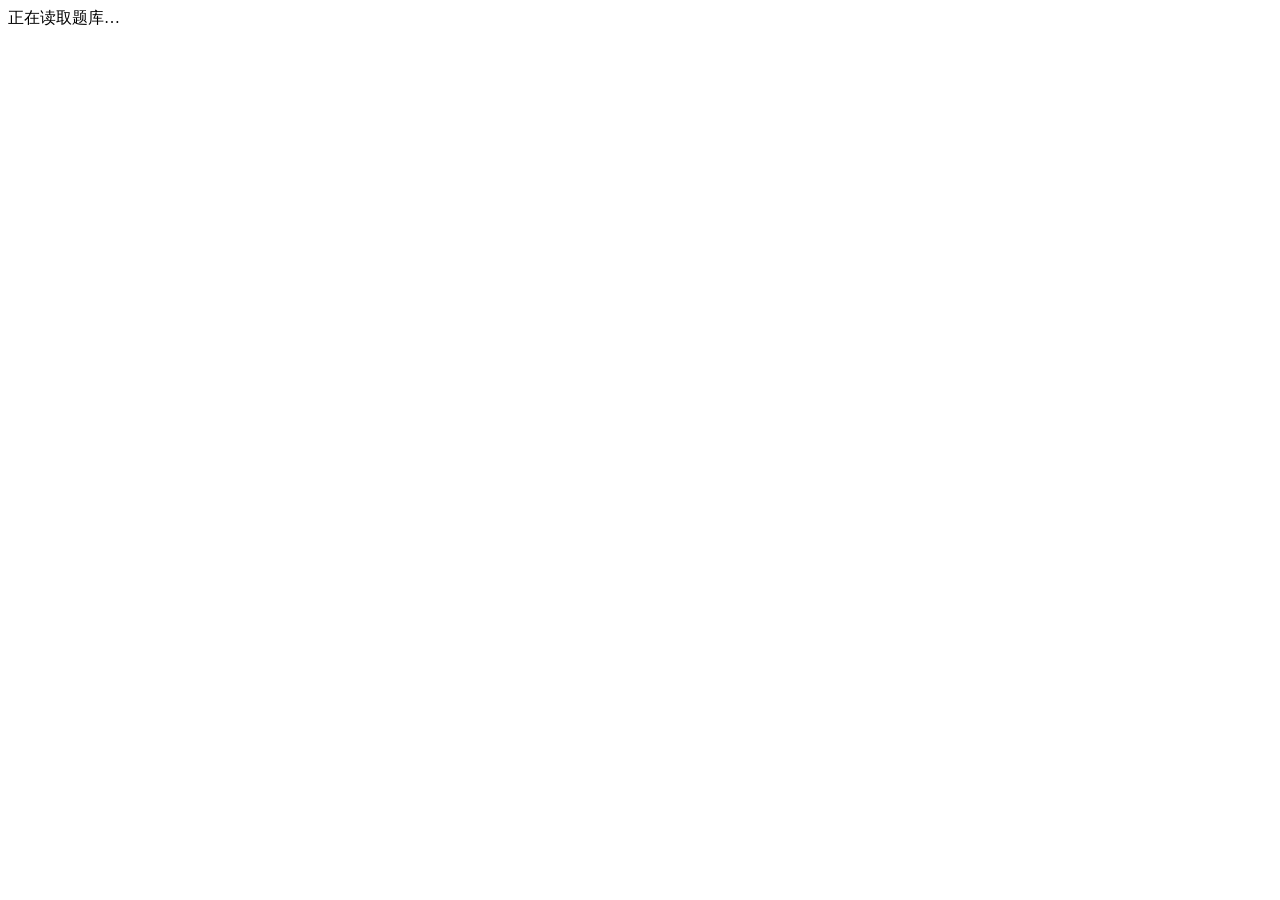
==== quiz/index.html @ 8a4d0643 "添加刷题网站入口" ====
<!doctype html>
<html lang="zh-CN">
<head>
  <meta charset="UTF-8">
  <meta name="viewport" content="width=device-width,initial-scale=1,viewport-fit=cover">
  <meta name="theme-color" content="#18305c">
  <meta name="description" content="网申测评分类练习、错题复习与进度记录">
  <title>十题一练 · 网申测评</title>
  <link rel="stylesheet" href="style.css">
</head>
<body>
  <main id="app"><div class="loading">正在读取题库…</div></main>
  <dialog id="dialog"><button class="dialog-close" aria-label="关闭">×</button><div id="dialog-body"></div></dialog>
  <script type="module" src="app.js"></script>
</body>
</html>
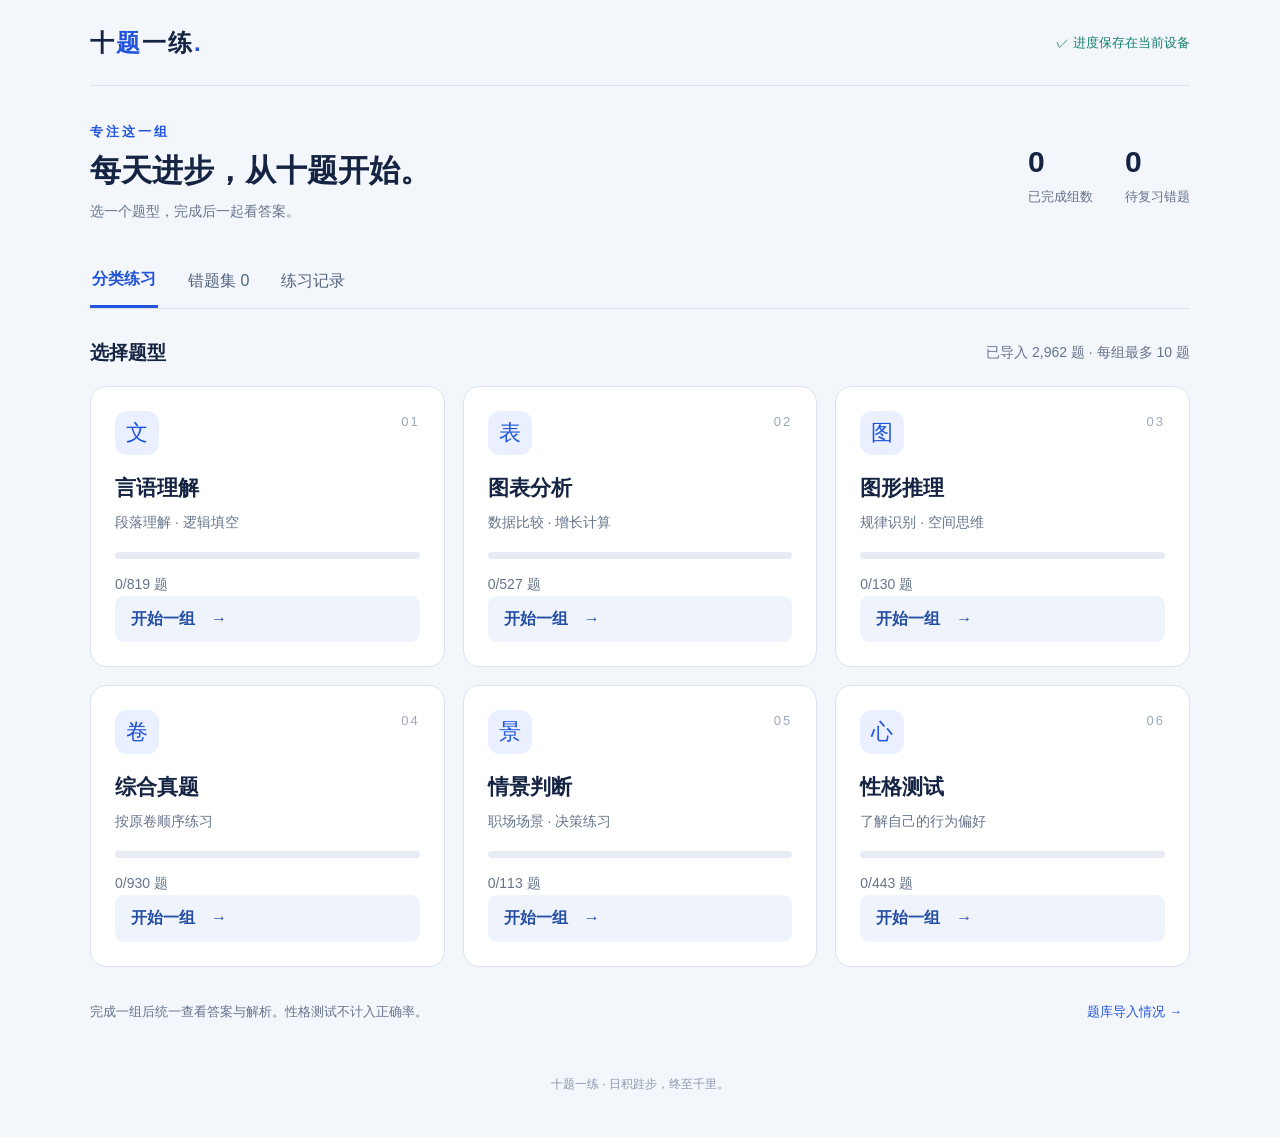
==== commit c0e382b2: "更新图片加载缓存" ====
--- a/quiz/index.html
+++ b/quiz/index.html
@@ -11,6 +11,6 @@
 <body>
   <main id="app"><div class="loading">正在读取题库…</div></main>
   <dialog id="dialog"><button class="dialog-close" aria-label="关闭">×</button><div id="dialog-body"></div></dialog>
-  <script type="module" src="app.js"></script>
+  <script type="module" src="app.js?v=2"></script>
 </body>
 </html>
--- a/quiz/style.css
+++ b/quiz/style.css
@@ -0,0 +1,2 @@
+:root{--navy:#18305c;--blue:#2255da;--ink:#152443;--muted:#66748b;--line:#dce3ee;--bg:#f3f6fb;--ok:#16816d;--bad:#c84a50;--paper:#fff;font-family:"PingFang SC","Microsoft YaHei",Arial,sans-serif;color:var(--ink);background:var(--bg)}
+*{box-sizing:border-box}body{margin:0;font-size:16px;line-height:1.65;background:var(--bg)}button{font:inherit;cursor:pointer}button:disabled{cursor:not-allowed;opacity:.5}.shell{max-width:1160px;margin:auto;padding:0 30px 42px}.topbar{min-height:86px;display:flex;align-items:center;justify-content:space-between;border-bottom:1px solid var(--line);gap:16px}.brand{border:0;background:none;padding:0;font-size:24px;font-weight:800;letter-spacing:2px;color:var(--ink)}.brand b{color:var(--blue)}.save{font-size:13px;color:var(--ok)}.muted{color:var(--muted);font-size:14px}.hero{display:flex;justify-content:space-between;align-items:center;gap:24px;padding:30px 0 24px}.eyebrow{color:var(--blue);font-size:13px;font-weight:700;letter-spacing:3px;margin:0}.hero h1,.result-head h1{font-size:31px;line-height:1.35;margin:8px 0}.hero p{margin:5px 0}.stats{display:flex;gap:32px}.stats div{display:flex;flex-direction:column}.stats strong{font-size:30px}.stats span{color:var(--muted);font-size:13px}.tabs{display:flex;gap:28px;border-bottom:1px solid var(--line);margin-bottom:28px}.tabs button{border:0;background:none;padding:14px 2px 12px;color:#53657f}.tabs .active{color:var(--blue);border-bottom:3px solid var(--blue);font-weight:650}.heading{display:flex;justify-content:space-between;align-items:center;gap:15px;margin:18px 0}.heading h2{font-size:19px;margin:0}.grid{display:grid;grid-template-columns:repeat(3,1fr);gap:18px}.card{background:var(--paper);border:1px solid var(--line);border-radius:16px;padding:24px;min-height:255px;display:flex;flex-direction:column}.card-top{display:flex;justify-content:space-between}.icon{width:44px;height:44px;border-radius:12px;background:#eaf0ff;color:var(--blue);display:grid;place-items:center;font-size:22px}.number{font-size:13px;color:#9aa7ba;letter-spacing:2px}.card h2{margin:16px 0 5px;font-size:21px}.card p{color:var(--muted);font-size:14px;margin:0}.progress{height:7px;background:#e7ecf4;border-radius:99px;overflow:hidden;margin:18px 0 14px}.progress i{display:block;height:100%;background:var(--blue);border-radius:inherit}.start,.primary,.secondary{min-height:44px;border-radius:9px;padding:10px 16px;font-weight:650}.start{margin-top:auto;border:0;background:#eff3fb;color:#244da4;text-align:left}.primary{border:1px solid var(--blue);background:var(--blue);color:#fff}.secondary{border:1px solid var(--line);background:#fff;color:#334761}.resume{display:flex;align-items:center;gap:18px;background:var(--navy);color:#fff;padding:20px 22px;border-radius:14px;margin-bottom:24px}.resume div{flex:1}.resume small{color:#b8c8e7}.source-note{display:flex;justify-content:space-between;align-items:center;gap:18px;color:var(--muted);font-size:13px;margin:26px 0}.link-button{border:0;background:none;color:var(--blue);padding:8px}.practice-top{display:flex;justify-content:space-between;align-items:center;padding:24px 0}.back{border:0;background:none;color:#526785;padding:8px 0}.quiz-layout{display:grid;grid-template-columns:minmax(0,1fr) 230px;gap:24px;align-items:start}.question,.answer-card,.review-row,.history-row{background:#fff;border:1px solid var(--line);border-radius:14px}.question{padding:28px 32px}.qtop{display:flex;justify-content:space-between;align-items:center;margin-bottom:22px}.pill{display:inline-flex;background:#eaf0ff;color:var(--blue);border-radius:8px;padding:4px 10px;font-size:13px}.qnum{font-size:25px;font-weight:700;color:var(--blue)}.qnum small{font-size:14px;color:#7d8ba3;font-weight:400}.stem{white-space:pre-wrap;line-height:1.95;font-size:17px;overflow-wrap:anywhere;margin-bottom:18px}.options{display:grid;gap:12px;margin-top:24px}.option{display:flex;gap:12px;align-items:flex-start;border:1px solid var(--line);border-radius:10px;padding:14px 16px;cursor:pointer}.option input{margin-top:7px}.option.chosen{background:#eff4ff;border-color:var(--blue)}.letter{font-weight:700;color:#657792}.source{font-size:12px;color:#8591a3;margin:24px 0}.actions{display:flex;justify-content:space-between;border-top:1px solid #edf0f6;padding-top:20px}.answer-card{padding:20px;position:sticky;top:15px}.answer-card h2{font-size:17px;margin:0}.answer-grid{display:grid;grid-template-columns:repeat(5,1fr);gap:7px;margin:18px 0}.answer-grid button{aspect-ratio:1;border:1px solid #e2e7ef;border-radius:6px;background:#f0f3f9;color:#61708a}.answer-grid .answered{background:#e4edff;color:var(--blue)}.answer-grid .current{background:var(--blue);color:#fff}.warning{background:#fff5dc;color:#8d611f;border-radius:8px;padding:10px;font-size:13px}.result-head{background:#e7efff;border-radius:16px;padding:28px 32px;display:flex;align-items:center;justify-content:space-between}.score{text-align:center;min-width:130px}.score strong{font-size:48px;color:var(--blue);display:block}.score span{font-size:13px;color:var(--muted)}.counts{display:flex;gap:24px;padding:22px 4px}.ok{color:var(--ok)}.bad{color:var(--bad)}.review-list{display:grid;gap:12px}.review-row,.history-row{width:100%;padding:17px;display:flex;align-items:center;gap:14px;text-align:left}.review-row>div,.history-row>div{flex:1;min-width:0}.review-row p,.history-row p{margin:4px 0 0;white-space:nowrap;overflow:hidden;text-overflow:ellipsis}.dot{width:34px;height:34px;border-radius:50%;display:grid;place-items:center;background:#edf1f7;flex:none}.dot.ok{background:#e0f3ed}.dot.bad{background:#fde8e9}.row-meta{font-size:13px;color:#7b89a0}.history-row strong{color:var(--blue);font-size:21px}.empty{text-align:center;padding:55px 15px;color:var(--muted)}.bottom{display:flex;justify-content:flex-end;gap:12px;margin-top:24px}.image-button{display:block;width:100%;padding:7px;border:1px solid var(--line);border-radius:9px;background:#fff;margin:10px 0}.image-button img{display:block;max-width:100%;max-height:900px;margin:auto;object-fit:contain}.image-loading{padding:22px;color:var(--muted);font-size:13px}.ranking{display:grid;grid-template-columns:1fr 1fr;gap:16px}.ranking section{border:1px solid var(--line);border-radius:12px;padding:14px}.ranking h3{margin:0 0 10px;font-size:16px}dialog{width:min(820px,calc(100% - 24px));max-height:90dvh;border:0;border-radius:16px;padding:24px;color:var(--ink)}dialog::backdrop{background:#0f1f3b99}.dialog-close{position:absolute;right:14px;top:10px;border:0;background:none;font-size:28px;color:#6c7b91}.dialog-scroll{overflow:auto;max-height:75dvh;padding-right:6px}.detail-option{padding:10px 13px;background:#f5f7fb;border-radius:8px;margin:8px 0}.answer{background:#e4f3ed;color:#176f5c}.explain{background:#eef3ff;border-radius:12px;padding:18px;margin-top:20px;white-space:pre-wrap}.source-item{border-bottom:1px solid var(--line);padding:12px 0}.source-item p{margin:4px 0;color:var(--muted);font-size:13px}.loading{min-height:60vh;display:grid;place-items:center;color:var(--muted)}footer{text-align:center;color:#8b98ad;font-size:12px;margin-top:45px}@media(max-width:900px){.grid{grid-template-columns:repeat(2,1fr)}.quiz-layout{grid-template-columns:1fr}.answer-card{position:static;order:-1;padding:13px}.answer-card h2,.answer-card p,.answer-card>.progress{display:none}.answer-grid{grid-template-columns:repeat(10,1fr);margin:0}}@media(max-width:600px){.shell{padding:0 16px 30px}.topbar{min-height:74px}.brand{font-size:21px}.save{font-size:12px}.hero{align-items:flex-start;padding:23px 0}.hero h1{font-size:24px}.stats{gap:14px}.stats div:first-child{display:none}.stats strong{font-size:25px}.tabs{gap:20px}.grid{gap:11px}.card{padding:17px;min-height:235px}.card h2{font-size:18px}.card p{font-size:12px}.question{padding:19px 16px}.stem{font-size:16px}.option{padding:12px 10px;font-size:15px}.result-head{padding:21px 17px;align-items:flex-start}.result-head h1{font-size:22px}.score{min-width:80px}.score strong{font-size:36px}.review-row{padding:13px;gap:9px}.ranking{grid-template-columns:1fr}.source-note{align-items:flex-start;flex-direction:column}.resume{padding:16px;flex-wrap:wrap}.resume .primary{width:100%}}
